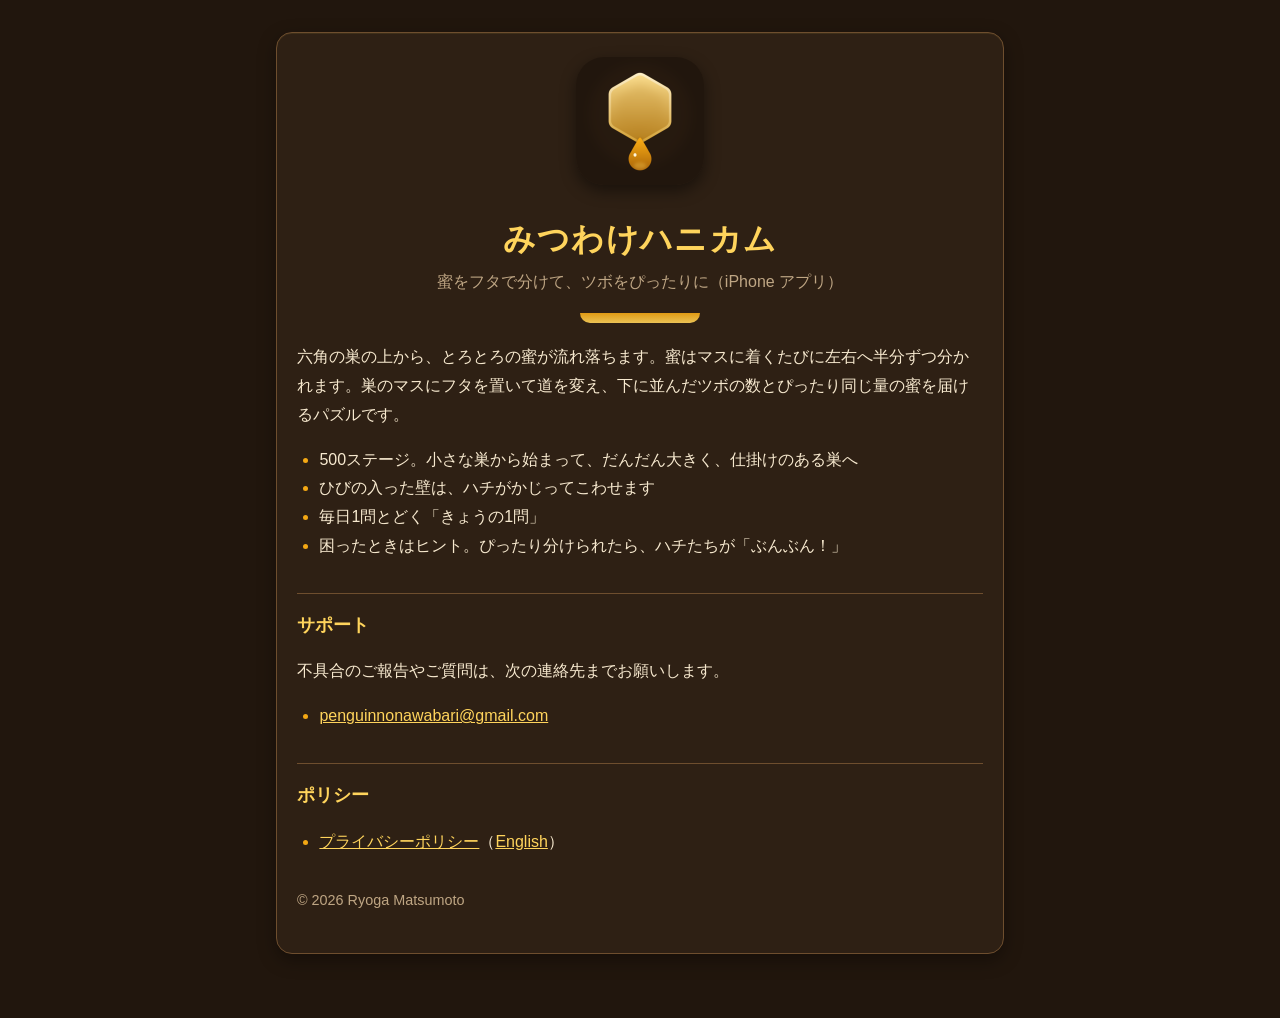
==== index.html @ 147d4eba "みつわけハニカムのサイト（プライバシーポリシー・app-ads.txt・お知らせ）" ====
<!doctype html>
<html lang="ja">
<head>
<meta charset="utf-8">
<meta name="viewport" content="width=device-width, initial-scale=1">
<title>みつわけハニカム</title>
<meta name="description" content="六角の巣を流れるとろとろの蜜を、フタで道を変えてツボへぴったり分ける iPhone のパズル。">
<link rel="stylesheet" href="style.css">
</head>
<body>
<main>
<div class="card">
  <div class="hero">
    <img src="icon.png" alt="みつわけハニカムのアイコン">
    <h1>みつわけハニカム</h1>
    <p class="sub">蜜をフタで分けて、ツボをぴったりに（iPhone アプリ）</p>
    <div class="drip"></div>
  </div>
  <p>六角の巣の上から、とろとろの蜜が流れ落ちます。蜜はマスに着くたびに左右へ半分ずつ分かれます。巣のマスにフタを置いて道を変え、下に並んだツボの数とぴったり同じ量の蜜を届けるパズルです。</p>
  <ul>
    <li>500ステージ。小さな巣から始まって、だんだん大きく、仕掛けのある巣へ</li>
    <li>ひびの入った壁は、ハチがかじってこわせます</li>
    <li>毎日1問とどく「きょうの1問」</li>
    <li>困ったときはヒント。ぴったり分けられたら、ハチたちが「ぶんぶん！」</li>
  </ul>
  <h2>サポート</h2>
  <p>不具合のご報告やご質問は、次の連絡先までお願いします。</p>
  <ul>
    <li><a href="mailto:penguinnonawabari@gmail.com">penguinnonawabari@gmail.com</a></li>
  </ul>
  <h2>ポリシー</h2>
  <ul>
    <li><a href="privacy-policy.html">プライバシーポリシー</a>（<a href="en/privacy-policy.html">English</a>）</li>
  </ul>
  <p class="dates">&copy; 2026 Ryoga Matsumoto</p>
</div>
</main>
</body>
</html>
---- style.css ----
/* みつわけハニカムのサイト。色はアプリの Theme.swift と同じ値（暗い琥珀の地に蜂蜜色）。 */
:root { --bg:#21160d; --card:#2e2014; --line:#6e4e2e; --text:#f7e9cf; --muted:#bfa684; --accent:#ffd45c; --honey:#f4a814; --th:#4a3421; }
* { box-sizing: border-box; }
html { -webkit-text-size-adjust: 100%; }
body { margin:0; background:var(--bg); color:var(--text); line-height:1.8; font-size:16px;
  font-family:"Hiragino Maru Gothic ProN","Hiragino Sans","Hiragino Kaku Gothic ProN","Noto Sans JP","Yu Gothic",-apple-system,BlinkMacSystemFont,sans-serif; }
main { max-width:760px; margin:0 auto; padding:32px 16px 64px; }
.card { background:var(--card); border:1.5px solid var(--line); border-radius:16px; padding:24px 20px;
  box-shadow:inset 0 1px 0 rgba(255,212,92,.08), 0 6px 18px rgba(0,0,0,.35); }
h1 { font-size:1.5rem; margin:0 0 4px; color:var(--accent); }
.app { color:var(--muted); margin:0 0 24px; }
h2 { font-size:1.1rem; margin:32px 0 8px; padding-top:16px; border-top:1px solid var(--line); color:var(--accent); }
ul { padding-left:1.4em; }
li::marker { color:var(--honey); }
a { color:var(--accent); word-break:break-all; }
table { width:100%; border-collapse:collapse; font-size:.95rem; margin-bottom:12px; }
th, td { border:1px solid var(--line); padding:8px; text-align:left; vertical-align:top; }
th { background:var(--th); white-space:nowrap; }
.table-wrap { overflow-x:auto; }
.dates { color:var(--muted); font-size:.9rem; margin-top:32px; }
.back { display:inline-block; margin-bottom:16px; }
.hero { text-align:center; }
.hero img { width:128px; height:128px; border-radius:28px; box-shadow:0 6px 16px rgba(0,0,0,.45); }
.hero h1 { font-size:2rem; margin:16px 0 0; letter-spacing:.04em; }
.hero .sub { color:var(--muted); margin:0 0 16px; }
.drip { height:10px; margin:0 auto 20px; width:120px; border-radius:0 0 60px 60px; background:linear-gradient(var(--honey), var(--accent)); opacity:.9; }
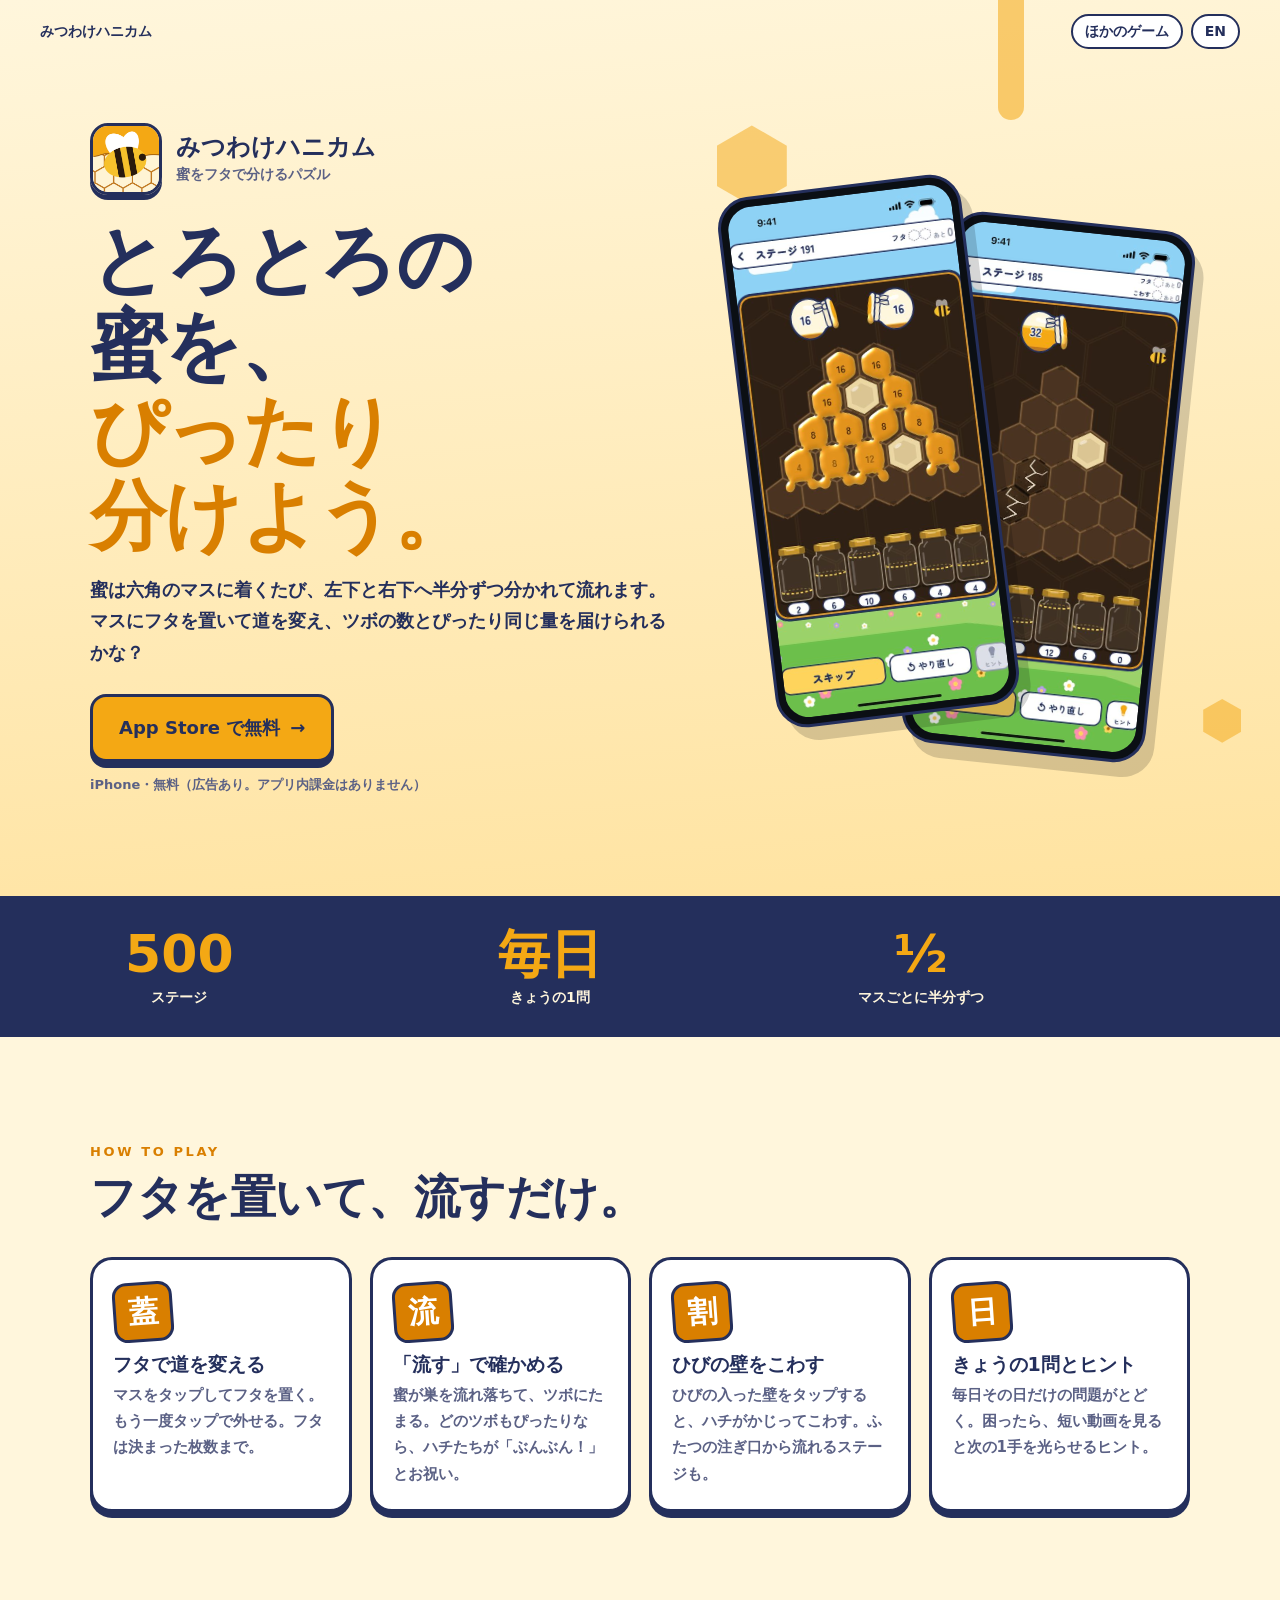
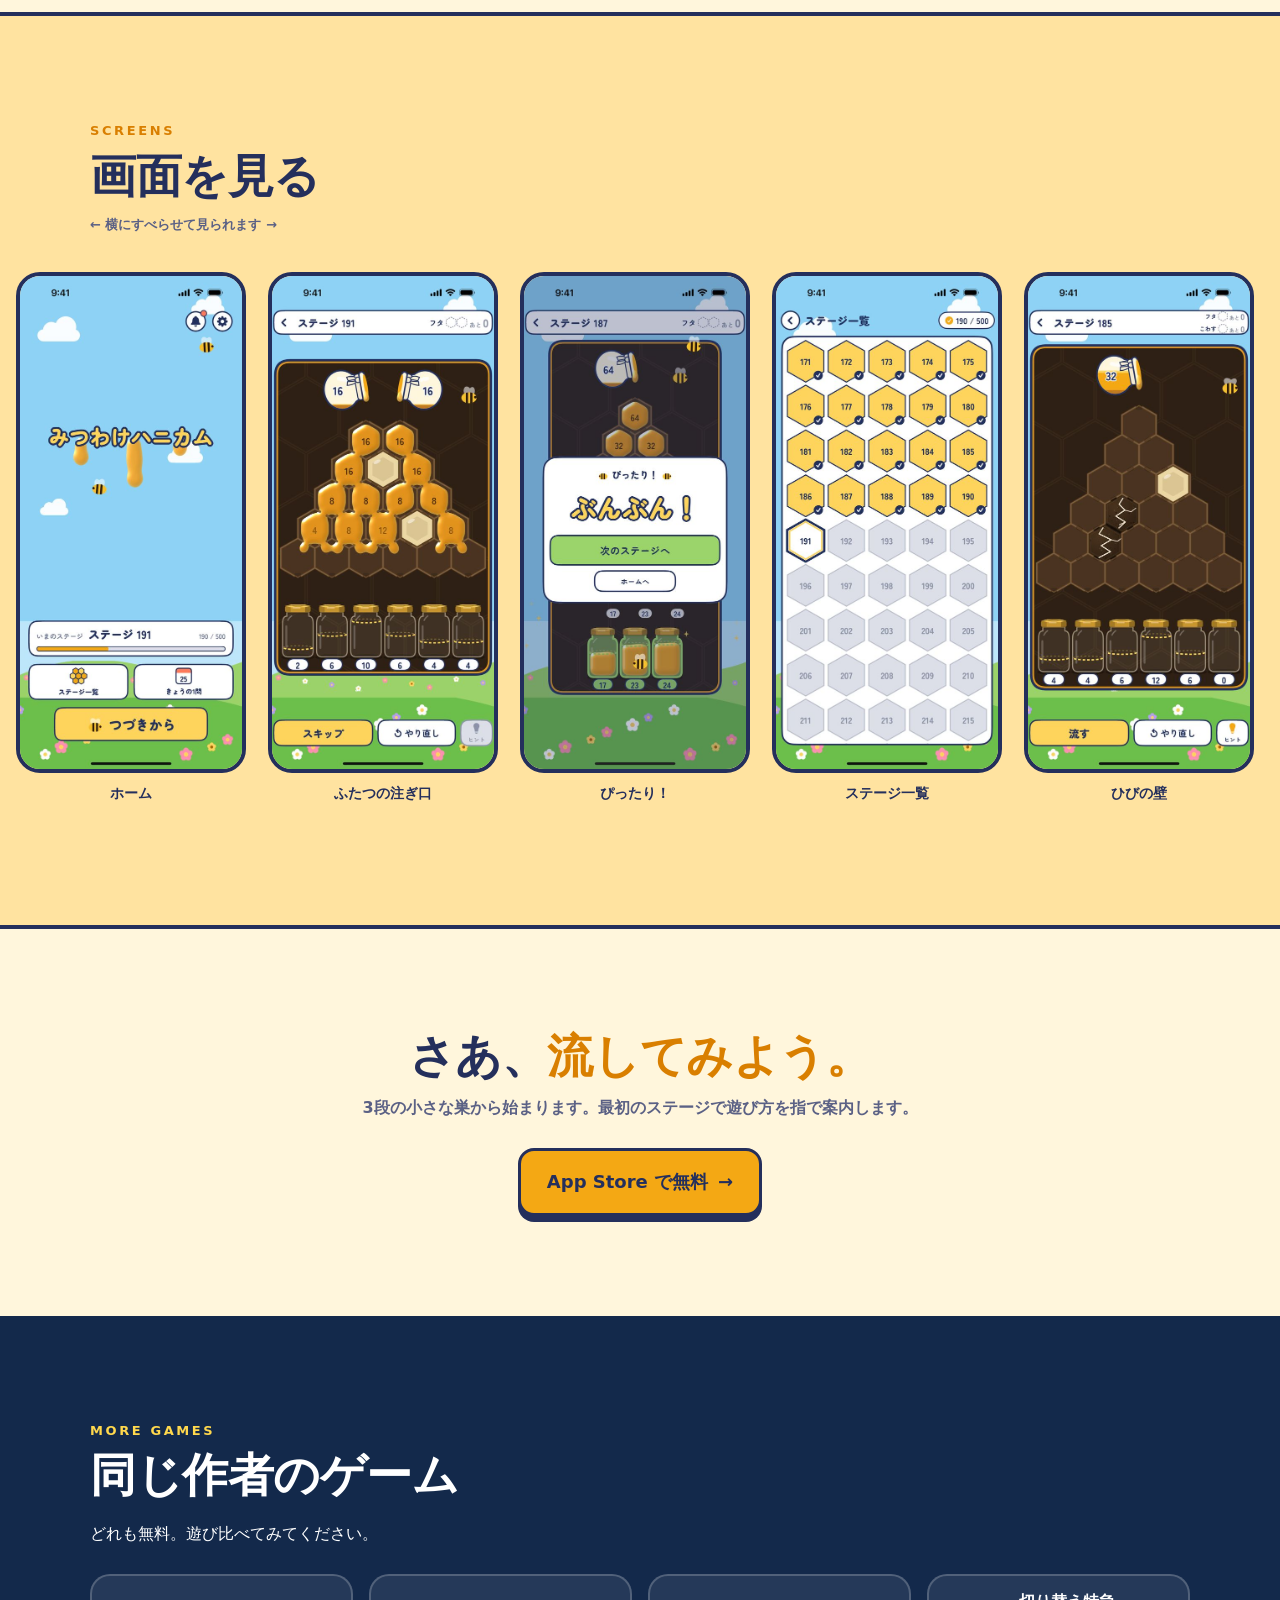
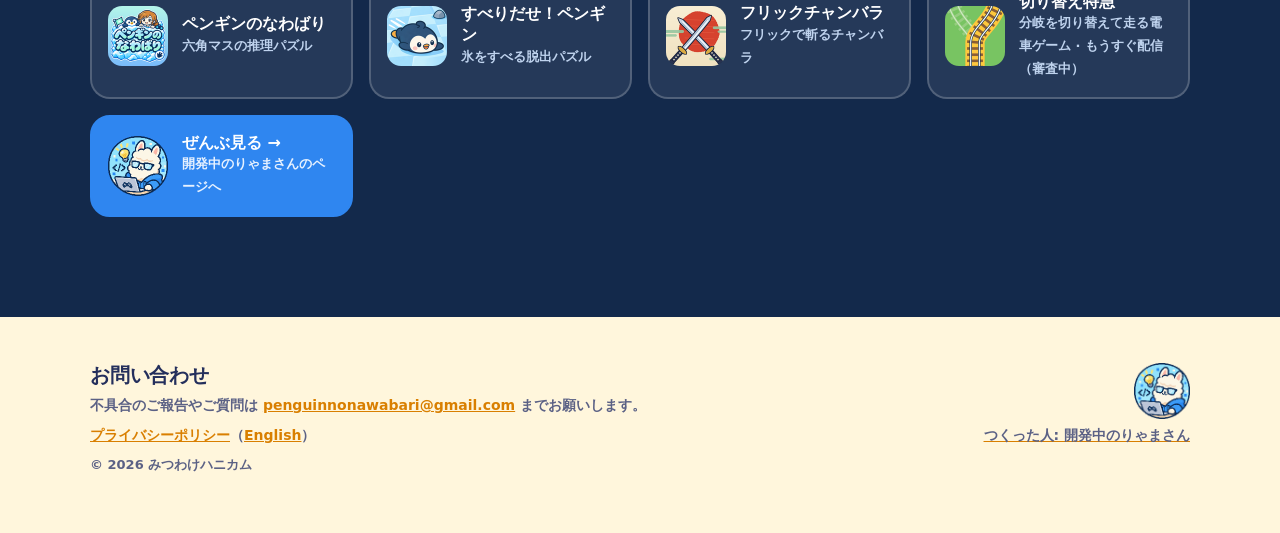
==== commit 4605e079: "紹介ページをほかのアプリと同じ作りにした（日本語・英語） Co-Authored-By: Claude Opus 5.5 <noreply@anthropic.com>" ====
--- a/index.html
+++ b/index.html
@@ -3,37 +3,92 @@
 <head>
 <meta charset="utf-8">
 <meta name="viewport" content="width=device-width, initial-scale=1">
-<title>みつわけハニカム</title>
-<meta name="description" content="六角の巣を流れるとろとろの蜜を、フタで道を変えてツボへぴったり分ける iPhone のパズル。">
-<link rel="stylesheet" href="style.css">
+<title>みつわけハニカム ｜ 蜜をフタで分けるパズル</title>
+<meta name="description" content="蜜は六角のマスに着くたび、左下と右下へ半分ずつ分かれて流れます。マスにフタを置いて道を変え、ツボの数とぴったり同じ量を届けられるかな？">
+<meta name="theme-color" content="#FFF6DC">
+<link rel="icon" href="lp/icon.png">
+<link rel="apple-touch-icon" href="lp/icon.png">
+<link rel="alternate" hreflang="ja" href="https://mitsuwake.github.io/">
+<link rel="alternate" hreflang="en" href="https://mitsuwake.github.io/en/">
+<link rel="alternate" hreflang="x-default" href="https://mitsuwake.github.io/">
+<meta property="og:type" content="website">
+<meta property="og:site_name" content="みつわけハニカム">
+<meta property="og:url" content="https://mitsuwake.github.io/">
+<meta property="og:title" content="みつわけハニカム">
+<meta property="og:description" content="蜜は六角のマスに着くたび、左下と右下へ半分ずつ分かれて流れます。マスにフタを置いて道を変え、ツボの数とぴったり同じ量を届けられるかな？">
+<meta property="og:image" content="https://mitsuwake.github.io/lp/ogp.png">
+<meta property="og:image:alt" content="みつわけハニカム">
+<meta name="twitter:card" content="summary_large_image">
+<meta name="twitter:site" content="@11amawip">
+<link rel="stylesheet" href="lp.css">
 </head>
-<body>
-<main>
-<div class="card">
-  <div class="hero">
-    <img src="icon.png" alt="みつわけハニカムのアイコン">
-    <h1>みつわけハニカム</h1>
-    <p class="sub">蜜をフタで分けて、ツボをぴったりに（iPhone アプリ）</p>
-    <div class="drip"></div>
+<body class="app--honey">
+
+<header class="top">
+  <a href="./">みつわけハニカム</a>
+  <nav><a href="#more">ほかのゲーム</a><a href="en/" hreflang="en" lang="en">EN</a></nav>
+</header>
+
+<section class="hero">
+  <div class="motif" aria-hidden="true"><span class="hex" style="--x:56%;--y:14%;--s:70px;--d:0s"></span><span class="hex" style="--x:88%;--y:30%;--s:46px;--d:0.9s"></span><span class="hex" style="--x:70%;--y:64%;--s:58px;--d:1.7s"></span><span class="hex" style="--x:94%;--y:78%;--s:38px;--d:2.4s"></span><span class="drip" style="--x:78%"></span></div>
+  <div class="wrap hero__grid">
+    <div>
+      <div class="id"><img src="lp/icon.png" alt="" width="256" height="256"><div><b>みつわけハニカム</b><span>蜜をフタで分けるパズル</span></div></div>
+      <h1>とろとろの<br>蜜を、<br><em>ぴったり<br>分けよう。</em></h1>
+      <p class="lead">蜜は六角のマスに着くたび、左下と右下へ半分ずつ分かれて流れます。マスにフタを置いて道を変え、ツボの数とぴったり同じ量を届けられるかな？</p>
+      <a class="store" href="https://apps.apple.com/app/id6838942822" rel="noopener">App Store で無料 <span aria-hidden="true">→</span></a>
+      <p class="note">iPhone・無料（広告あり。アプリ内課金はありません）</p>
+    </div>
+    <div class="phones">
+      <div class="phone phone--a"><img src="lp/02-pour-twin.jpg" alt="" width="540" height="1174"></div>
+      <div class="phone phone--b"><img src="lp/05-crack.jpg" alt="" width="540" height="1174"></div>
+    </div>
   </div>
-  <p>六角の巣の上から、とろとろの蜜が流れ落ちます。蜜はマスに着くたびに左右へ半分ずつ分かれます。巣のマスにフタを置いて道を変え、下に並んだツボの数とぴったり同じ量の蜜を届けるパズルです。</p>
-  <ul>
-    <li>500ステージ。小さな巣から始まって、だんだん大きく、仕掛けのある巣へ</li>
-    <li>ひびの入った壁は、ハチがかじってこわせます</li>
-    <li>毎日1問とどく「きょうの1問」</li>
-    <li>困ったときはヒント。ぴったり分けられたら、ハチたちが「ぶんぶん！」</li>
-  </ul>
-  <h2>サポート</h2>
-  <p>不具合のご報告やご質問は、次の連絡先までお願いします。</p>
-  <ul>
-    <li><a href="mailto:penguinnonawabari@gmail.com">penguinnonawabari@gmail.com</a></li>
-  </ul>
-  <h2>ポリシー</h2>
-  <ul>
-    <li><a href="privacy-policy.html">プライバシーポリシー</a>（<a href="en/privacy-policy.html">English</a>）</li>
-  </ul>
-  <p class="dates">&copy; 2026 Ryoga Matsumoto</p>
-</div>
-</main>
+</section>
+
+<div class="stats" aria-label="数字で見る"><ul class="wrap"><li><b>500</b><span>ステージ</span></li><li><b>毎日</b><span>きょうの1問</span></li><li><b>½</b><span>マスごとに半分ずつ</span></li></ul></div>
+
+<section class="feats">
+  <div class="wrap">
+    <span class="kicker">HOW TO PLAY</span>
+    <h2>フタを置いて、流すだけ。</h2>
+    <div class="feats__grid"><article class="feat"><div class="badge" aria-hidden="true">蓋</div><h3>フタで道を変える</h3><p>マスをタップしてフタを置く。もう一度タップで外せる。フタは決まった枚数まで。</p></article><article class="feat"><div class="badge" aria-hidden="true">流</div><h3>「流す」で確かめる</h3><p>蜜が巣を流れ落ちて、ツボにたまる。どのツボもぴったりなら、ハチたちが「ぶんぶん！」とお祝い。</p></article><article class="feat"><div class="badge" aria-hidden="true">割</div><h3>ひびの壁をこわす</h3><p>ひびの入った壁をタップすると、ハチがかじってこわす。ふたつの注ぎ口から流れるステージも。</p></article><article class="feat"><div class="badge" aria-hidden="true">日</div><h3>きょうの1問とヒント</h3><p>毎日その日だけの問題がとどく。困ったら、短い動画を見ると次の1手を光らせるヒント。</p></article></div>
+  </div>
+</section>
+
+<section class="gallery">
+  <div class="wrap"><span class="kicker">SCREENS</span><h2>画面を見る</h2><p class="hint">← 横にすべらせて見られます →</p></div>
+  <div class="strip"><figure><img src="lp/01-home.jpg" alt="ホーム" loading="lazy" width="540" height="1174"><figcaption>ホーム</figcaption></figure><figure><img src="lp/02-pour-twin.jpg" alt="ふたつの注ぎ口" loading="lazy" width="540" height="1174"><figcaption>ふたつの注ぎ口</figcaption></figure><figure><img src="lp/03-bunbun.jpg" alt="ぴったり！" loading="lazy" width="540" height="1174"><figcaption>ぴったり！</figcaption></figure><figure><img src="lp/04-stage-list.jpg" alt="ステージ一覧" loading="lazy" width="540" height="1174"><figcaption>ステージ一覧</figcaption></figure><figure><img src="lp/05-crack.jpg" alt="ひびの壁" loading="lazy" width="540" height="1174"><figcaption>ひびの壁</figcaption></figure></div>
+</section>
+
+<section class="again">
+  <div class="wrap">
+    <h2>さあ、<em>流してみよう。</em></h2>
+    <p>3段の小さな巣から始まります。最初のステージで遊び方を指で案内します。</p>
+    <a class="store" href="https://apps.apple.com/app/id6838942822" rel="noopener">App Store で無料 <span aria-hidden="true">→</span></a>
+  </div>
+</section>
+
+<section class="more" id="more">
+  <div class="wrap">
+    <span class="kicker">MORE GAMES</span>
+    <h2>同じ作者のゲーム</h2>
+    <p>どれも無料。遊び比べてみてください。</p>
+    <div class="more__grid"><a class="game" href="https://apps.apple.com/app/id6834334474" rel="noopener"><img src="lp/game-nawabari.png" alt="" width="120" height="120" loading="lazy"><div><b>ペンギンのなわばり</b><span>六角マスの推理パズル</span></div></a><a class="game" href="https://apps.apple.com/app/id6836212165" rel="noopener"><img src="lp/game-suberidase.png" alt="" width="120" height="120" loading="lazy"><div><b>すべりだせ！ペンギン</b><span>氷をすべる脱出パズル</span></div></a><a class="game" href="https://apps.apple.com/app/id6836707082" rel="noopener"><img src="lp/game-chanbara.png" alt="" width="120" height="120" loading="lazy"><div><b>フリックチャンバラ</b><span>フリックで斬るチャンバラ</span></div></a><div class="game"><img src="lp/game-kirikae.png" alt="" width="120" height="120" loading="lazy"><div><b>切り替え特急</b><span>分岐を切り替えて走る電車ゲーム · もうすぐ配信（審査中）</span></div></div><a class="game game--hub" href="https://11amawip.github.io/"><img src="lp/avatar.png" alt="" width="120" height="120" loading="lazy"><div><b>ぜんぶ見る →</b><span>開発中のりゃまさんのページへ</span></div></a></div>
+  </div>
+</section>
+
+<footer class="foot">
+  <div class="wrap foot__grid">
+    <div>
+      <h2>お問い合わせ</h2>
+      <p>不具合のご報告やご質問は <a href="mailto:penguinnonawabari@gmail.com">penguinnonawabari@gmail.com</a> までお願いします。</p>
+      <p><a href="privacy-policy.html">プライバシーポリシー</a>（<a href="en/privacy-policy.html" lang="en">English</a>）</p>
+    </div>
+    <a class="by" href="https://11amawip.github.io/"><img src="lp/avatar.png" alt="" width="120" height="120" loading="lazy"><p>つくった人: 開発中のりゃまさん</p></a>
+  </div>
+  <div class="wrap"><p class="note">© 2026 みつわけハニカム</p></div>
+</footer>
+
 </body>
 </html>
--- a/lp.css
+++ b/lp.css
@@ -0,0 +1,229 @@
+/* 各アプリの紹介ページ（共通の骨組み）。色は body.app--<key> の変数だけで変える。
+   元: 宣伝/app-sites/lp.css（build.py が各リポジトリへ写す） */
+:root { color-scheme: light; }
+body.app--chanbara   { --bg:#F8F0E0; --bg2:#EEDDBD; --ink:#1C1612; --muted:#5D5146; --accent:#D8392B; --accent2:#F2B134; --card:#FFFBF2; --line:#1C1612; }
+body.app--suberidase { --bg:#EAF7FD; --bg2:#C9ECFA; --ink:#1D3A52; --muted:#4F6A80; --accent:#1E88D9; --accent2:#FFC83D; --card:#FFFFFF; --line:#1D3A52; }
+body.app--honey     { --bg:#FFF6DC; --bg2:#FFE3A0; --ink:#242F5C; --muted:#5B6185; --accent:#D97F00; --accent2:#F4A814; --card:#FFFFFF; --line:#242F5C; }
+body.app--kirikae    { --bg:#EAF8FF; --bg2:#BFE8A6; --ink:#173A2A; --muted:#47604F; --accent:#2E9E46; --accent2:#FFD23F; --card:#FFFFFF; --line:#173A2A; }
+
+* { box-sizing: border-box; }
+html { scroll-behavior: smooth; }
+body {
+  margin: 0; background: var(--bg); color: var(--ink); line-height: 1.75;
+  font-family: "Hiragino Sans", "Hiragino Kaku Gothic ProN", system-ui, -apple-system, "Segoe UI", sans-serif;
+  overflow-x: hidden; -webkit-font-smoothing: antialiased;
+}
+img { max-width: 100%; height: auto; display: block; }
+a { color: inherit; }
+a:focus-visible { outline: 4px solid var(--accent2); outline-offset: 3px; border-radius: 10px; }
+.wrap { width: min(1100px, 100% - 32px); margin-inline: auto; }
+h2 { font-size: clamp(28px, 4.4vw, 46px); font-weight: 900; line-height: 1.2; margin: 0 0 10px; letter-spacing: -.01em; }
+.kicker { display: inline-block; font-weight: 900; font-size: 13px; letter-spacing: .2em; color: var(--accent); margin-bottom: 6px; }
+section { padding: clamp(56px, 8vw, 100px) 0; position: relative; }
+
+/* 上の帯 */
+.top {
+  position: absolute; inset: 0 0 auto 0; z-index: 5;
+  display: flex; justify-content: space-between; align-items: center; gap: 10px;
+  padding: 14px clamp(16px, 4vw, 40px); font-weight: 800; font-size: 14px;
+}
+.top a { text-decoration: none; }
+.top nav { display: flex; gap: 8px; }
+.top nav a { border: 2px solid var(--line); border-radius: 999px; padding: 3px 12px; background: var(--card); }
+
+/* ヒーロー */
+.hero {
+  min-height: min(100svh, 920px); display: grid; align-items: center;
+  padding: 84px 0 60px; overflow: hidden; isolation: isolate;
+  background: linear-gradient(175deg, var(--bg) 0%, var(--bg2) 100%);
+  border-bottom: 4px solid var(--line);
+}
+.hero__grid { display: grid; grid-template-columns: 1.1fr .9fr; gap: clamp(20px, 4vw, 56px); align-items: center; }
+.hero__grid > * { min-width: 0; }
+.id { display: flex; gap: 14px; align-items: center; }
+.id img { width: 72px; height: 72px; border-radius: 18px; border: 3px solid var(--line); box-shadow: 0 5px 0 var(--line); flex: none; }
+.id b { display: block; font-size: clamp(19px, 2.4vw, 24px); font-weight: 900; line-height: 1.25; }
+.id span { display: block; color: var(--muted); font-weight: 700; font-size: 14px; }
+.hero h1 {
+  margin: 22px 0 16px; font-size: clamp(38px, 6.4vw, 76px); line-height: 1.12; font-weight: 900; letter-spacing: -.02em;
+}
+.hero h1 em { font-style: normal; color: var(--accent); }
+.hero .lead { margin: 0 0 26px; font-size: clamp(16px, 1.8vw, 18px); font-weight: 600; max-width: 32em; }
+.note { margin: 12px 0 0; font-size: 13px; color: var(--muted); font-weight: 600; }
+
+.store {
+  display: inline-flex; align-items: center; gap: 10px; white-space: nowrap;
+  background: var(--accent2); color: var(--ink); text-decoration: none; font-weight: 900; font-size: 18px;
+  padding: 15px 26px; border-radius: 16px; border: 3px solid var(--line);
+  box-shadow: 0 6px 0 var(--line); transition: transform .12s, box-shadow .12s;
+}
+.store:hover { transform: translateY(3px); box-shadow: 0 3px 0 var(--line); }
+.store:active { transform: translateY(6px); box-shadow: 0 0 0 var(--line); }
+.soon {
+  display: inline-block; font-weight: 900; font-size: 17px; padding: 13px 22px; border-radius: 16px;
+  border: 3px dashed var(--accent); color: var(--accent); background: var(--card);
+}
+
+/* スマホ画面 */
+.phones { position: relative; height: clamp(380px, 52vw, 600px); }
+.phone {
+  position: absolute; width: 52%; max-width: 250px; aspect-ratio: 1206 / 2622;
+  border-radius: 32px; padding: 7px; background: #0B0F14; border: 3px solid var(--line);
+  box-shadow: 10px 14px 0 rgba(0,0,0,.16);
+}
+.phone img { width: 100%; height: 100%; object-fit: cover; border-radius: 24px; }
+.phone--a { left: 6%; top: 4%; transform: rotate(-7deg); z-index: 2; animation: sway 6s ease-in-out infinite; }
+.phone--b { right: 4%; top: 10%; transform: rotate(6deg); animation: sway 6s ease-in-out -3s infinite; }
+
+/* 数字の帯 */
+.stats { background: var(--ink); color: var(--bg); padding: 26px 0; }
+.stats ul { list-style: none; margin: 0; padding: 0; display: grid; grid-template-columns: repeat(3, 1fr); gap: 12px; text-align: center; }
+.stats b { display: block; font-size: clamp(30px, 5vw, 52px); font-weight: 900; line-height: 1.1; color: var(--accent2); }
+.stats span { font-weight: 700; font-size: 14px; }
+
+/* 特徴 */
+.feats__grid { display: grid; grid-template-columns: repeat(auto-fit, minmax(190px, 1fr)); gap: 18px; margin-top: 32px; }
+.feat {
+  background: var(--card); border: 3px solid var(--line); border-radius: 22px; padding: 22px 20px;
+  box-shadow: 0 6px 0 var(--line); transition: transform .2s;
+}
+.feat:hover { transform: translateY(-4px) rotate(-.6deg); }
+.feat .art { width: 68px; height: 68px; object-fit: contain; margin-bottom: 8px; }
+.feat .badge {
+  width: 60px; height: 60px; display: grid; place-items: center; margin-bottom: 10px;
+  background: var(--accent); color: #fff; font-weight: 900; font-size: 30px; border-radius: 14px;
+  border: 3px solid var(--line); transform: rotate(-4deg);
+}
+.feat h3 { margin: 0 0 4px; font-size: 19px; font-weight: 900; line-height: 1.35; }
+.feat p { margin: 0; font-size: 15px; color: var(--muted); font-weight: 600; }
+
+/* 画面ギャラリー（横にすべる） */
+.gallery { background: var(--bg2); border-block: 4px solid var(--line); overflow: hidden; }
+.strip {
+  display: flex; gap: 22px; overflow-x: auto; scroll-snap-type: x mandatory; padding: 26px 16px 20px;
+  margin-top: 10px; scrollbar-width: thin;
+}
+.strip figure { margin: 0; flex: none; width: clamp(170px, 22vw, 230px); scroll-snap-align: center; text-align: center; }
+.strip img { border-radius: 24px; border: 4px solid var(--line); background: #0B0F14; aspect-ratio: 1206 / 2622; object-fit: cover; }
+.strip figcaption { margin-top: 8px; font-weight: 800; font-size: 14px; }
+.hint { font-size: 13px; color: var(--muted); font-weight: 700; margin: 0; }
+
+/* もう一度さそう */
+.again { text-align: center; }
+.again h2 em { font-style: normal; color: var(--accent); }
+.again p { margin: 0 0 26px; font-weight: 600; color: var(--muted); }
+
+/* ほかのゲーム */
+.more { background: #13294B; color: #fff; }
+.more .kicker { color: #FFD84D; }
+.more__grid { display: grid; grid-template-columns: repeat(auto-fit, minmax(230px, 1fr)); gap: 16px; margin-top: 26px; }
+.game {
+  display: flex; gap: 14px; align-items: center; padding: 16px; border-radius: 20px; text-decoration: none;
+  background: rgba(255,255,255,.08); border: 2px solid rgba(255,255,255,.2); transition: transform .15s, background .15s;
+}
+a.game:hover { transform: translateY(-3px); background: rgba(255,255,255,.14); }
+.game img { width: 60px; height: 60px; border-radius: 14px; flex: none; }
+.game b { display: block; font-weight: 900; line-height: 1.3; }
+.game span { display: block; font-size: 13px; color: #BFD3EE; font-weight: 600; }
+.game--hub { background: #2F86F0; border-color: #2F86F0; }
+.game--hub span { color: #E6F1FF; }
+
+/* 下 */
+.foot { padding: 46px 0 50px; font-size: 14px; }
+.foot__grid { display: grid; grid-template-columns: 1fr auto; gap: 18px; align-items: end; }
+.foot h2 { font-size: 20px; margin: 0 0 6px; }
+.foot p { margin: 0 0 6px; color: var(--muted); font-weight: 600; }
+.foot a { color: var(--accent); font-weight: 700; }
+.foot .by { text-align: right; }
+.foot .by img { width: 56px; margin: 0 0 4px auto; }
+
+/* ---- アプリごとの飾り ---- */
+.motif { position: absolute; inset: 0; z-index: -1; pointer-events: none; overflow: hidden; }
+/* チャンバラ: 赤い日の丸と、走る斬撃 */
+.app--chanbara .motif::before {
+  content: ""; position: absolute; right: 6%; top: 12%; width: min(46vw, 520px); aspect-ratio: 1; border-radius: 50%;
+  background: radial-gradient(circle at 40% 40%, #E8513F, #C92E22); opacity: .9;
+}
+.app--chanbara .motif i {
+  position: absolute; left: 38%; top: var(--y); width: 90%; height: 6px; background: var(--ink);
+  transform: rotate(var(--r)) scaleX(0); transform-origin: left; animation: slash 4.5s cubic-bezier(.7,0,.2,1) var(--d) infinite;
+  border-radius: 6px; opacity: .85;
+}
+/* すべりだせ: 氷のタイル、すべるペンギン */
+.app--suberidase .motif {
+  background-image:
+    linear-gradient(rgba(255,255,255,.7) 2px, transparent 2px),
+    linear-gradient(90deg, rgba(255,255,255,.7) 2px, transparent 2px);
+  background-size: 64px 64px;
+}
+.app--suberidase .motif .slider { position: absolute; bottom: 4%; left: 0; width: 100%; height: 90px; }
+.app--suberidase .motif .slider img { position: absolute; width: 86px; bottom: 0; }
+.app--suberidase .motif .slider .peng { animation: slide 7s cubic-bezier(.5,0,.6,1) infinite; }
+.app--suberidase .motif .slider .rock { right: 3%; width: 70px; }
+/* 切り替え特急: 縦に流れる線路 */
+.app--kirikae .motif .rail {
+  position: absolute; top: -10%; bottom: -10%; width: 78px; left: var(--x); opacity: .55;
+  background:
+    linear-gradient(90deg, transparent 10px, #8A6A4A 10px 16px, transparent 16px 62px, #8A6A4A 62px 68px, transparent 68px),
+    repeating-linear-gradient(180deg, #C89B62 0 10px, transparent 10px 30px);
+  animation: rail 1.2s linear infinite;
+}
+.app--kirikae .motif .item { position: absolute; width: 54px; left: var(--x); top: var(--y); animation: bob 3.5s ease-in-out var(--d) infinite; }
+/* みつわけハニカム: ふわふわ浮かぶ六角と、上から垂れる蜜 */
+.app--honey .motif .hex {
+  position: absolute; left: var(--x); top: var(--y); width: var(--s); aspect-ratio: 1 / 1.1547;
+  background: var(--accent2); border: 0; opacity: .5;
+  clip-path: polygon(50% 0, 100% 25%, 100% 75%, 50% 100%, 0 75%, 0 25%);
+  animation: bob 4s ease-in-out var(--d) infinite;
+}
+.app--honey .motif .drip {
+  position: absolute; left: var(--x); top: 0; width: 26px; height: 120px; opacity: .55;
+  background: var(--accent2); border-radius: 0 0 13px 13px; transform-origin: top;
+  animation: drip 4.5s ease-in-out infinite;
+}
+@keyframes drip { 0%,100% { transform: scaleY(.6); } 50% { transform: scaleY(1.15); } }
+
+/* 動き */
+@keyframes sway { 0%,100% { translate: 0 0; } 50% { translate: 0 -12px; } }
+@keyframes slash { 0%, 40% { transform: rotate(var(--r)) scaleX(0); opacity: .85; } 55% { transform: rotate(var(--r)) scaleX(1); opacity: .85; } 75%, 100% { transform: rotate(var(--r)) scaleX(1); opacity: 0; } }
+@keyframes slide { 0% { left: -100px; } 55% { left: calc(97% - 160px); } 60%, 100% { left: calc(97% - 160px); } }
+@keyframes rail { to { background-position: 0 0, 0 30px; } }
+@keyframes bob { 0%,100% { transform: translateY(0) rotate(-6deg); } 50% { transform: translateY(-14px) rotate(6deg); } }
+
+@supports (animation-timeline: view()) {
+  .feat, .strip figure, .game { animation: rise linear both; animation-timeline: view(); animation-range: entry 0% entry 60%; }
+  @keyframes rise { from { transform: translateY(36px); } to { transform: none; } }
+}
+@media (prefers-reduced-motion: reduce) {
+  *, *::before, *::after { animation: none !important; transition: none !important; }
+  .app--chanbara .motif i { transform: rotate(var(--r)) scaleX(1); opacity: .5; }
+  html { scroll-behavior: auto; }
+}
+
+/* スマホ */
+@media (max-width: 760px) {
+  .hero { min-height: auto; padding-top: 70px; }
+  .hero__grid { grid-template-columns: 1fr; }
+  .phones { height: 400px; max-width: 360px; width: 100%; margin: 0 auto; }
+  .phone { max-width: 175px; }
+  .stats ul { gap: 6px; }
+  .stats b { font-size: 30px; }
+  .stats span { font-size: 12px; display: block; line-height: 1.4; }
+  .app--chanbara .motif::before { top: auto; bottom: 4%; right: -14%; width: 86vw; }
+  .app--chanbara .motif i { left: 0; width: 120%; top: calc(48% + var(--y) * .5); }
+  .foot__grid { grid-template-columns: 1fr; }
+  .foot .by { text-align: left; }
+  .foot .by img { margin-left: 0; }
+  .app--suberidase .motif .slider { display: none; }
+  .app--kirikae .motif .item { display: none; }
+  .app--honey .motif .hex { opacity: .28; }
+  .app--honey .motif .drip { display: none; }
+  .app--kirikae .motif .rail { opacity: .22; }
+  .app--kirikae .motif .rail:first-child { left: auto; right: -20px; }
+  .app--kirikae .motif .rail:nth-child(2) { display: none; }
+}
+@media (max-width: 360px) {
+  .id img { width: 56px; height: 56px; border-radius: 14px; }
+  .store { white-space: normal; font-size: 16px; padding: 12px 16px; }
+  .top nav a { padding: 2px 9px; font-size: 12px; }
+}
